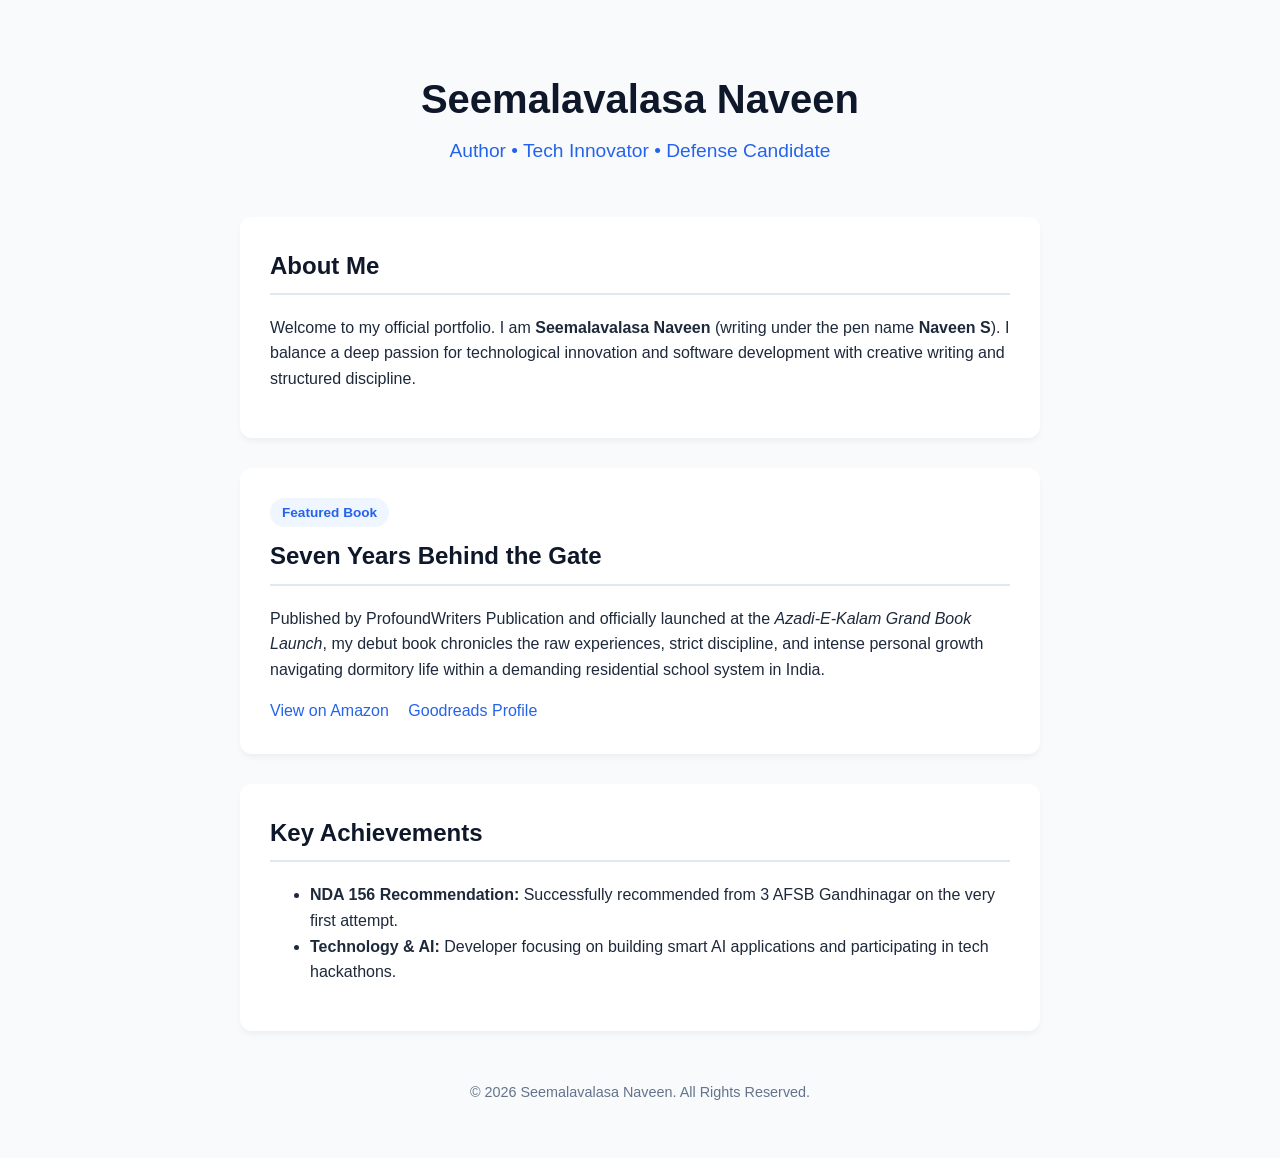
==== index.html @ 35e23cb7 "Add initial HTML structure for portfolio website" ====
<!DOCTYPE html>
<html lang="en">
<head>
    <meta charset="UTF-8">
    <meta name="viewport" content="width=device-width, initial-scale=1.0">
    <title>Seemalavalasa Naveen | Official Website</title>
    <meta name="description" content="Official portfolio of Seemalavalasa Naveen (Naveen S) - Author of Seven Years Behind the Gate, Tech Innovator, and Defense Candidate.">
    <style>
        :root {
            --bg-color: #f8fafc;
            --text-color: #1e293b;
            --accent-color: #2563eb;
            --card-bg: #ffffff;
        }
        body {
            font-family: -apple-system, BlinkMacSystemFont, "Segoe UI", Roboto, sans-serif;
            line-height: 1.6;
            margin: 0;
            padding: 0;
            background-color: var(--bg-color);
            color: var(--text-color);
        }
        .container {
            max-width: 800px;
            margin: 0 auto;
            padding: 40px 20px;
        }
        header {
            text-align: center;
            margin-bottom: 50px;
        }
        h1 {
            font-size: 2.5rem;
            margin-bottom: 5px;
            color: #0f172a;
        }
        .subtitle {
            font-size: 1.2rem;
            color: var(--accent-color);
            font-weight: 500;
            margin-top: 0;
        }
        .section {
            background: var(--card-bg);
            padding: 30px;
            border-radius: 12px;
            box-shadow: 0 4px 6px -1px rgb(0 0 0 / 0.05);
            margin-bottom: 30px;
        }
        h2 {
            border-bottom: 2px solid #e2e8f0;
            padding-bottom: 8px;
            color: #0f172a;
            margin-top: 0;
        }
        .badge {
            background-color: #eff6ff;
            color: var(--accent-color);
            padding: 4px 12px;
            border-radius: 9999px;
            font-size: 0.85rem;
            display: inline-block;
            margin-bottom: 10px;
            font-weight: 600;
        }
        .links a {
            display: inline-block;
            margin-right: 15px;
            color: var(--accent-color);
            text-decoration: none;
            font-weight: 500;
        }
        .links a:hover {
            text-decoration: underline;
        }
        footer {
            text-align: center;
            margin-top: 50px;
            font-size: 0.9rem;
            color: #64748b;
        }
    </style>
</head>
<body>

    <div class="container">
        <header>
            <h1>Seemalavalasa Naveen</h1>
            <p class="subtitle">Author &bull; Tech Innovator &bull; Defense Candidate</p>
        </header>

        <main>
            <!-- About Section -->
            <section class="section">
                <h2>About Me</h2>
                <p>Welcome to my official portfolio. I am <strong>Seemalavalasa Naveen</strong> (writing under the pen name <strong>Naveen S</strong>). I balance a deep passion for technological innovation and software development with creative writing and structured discipline.</p>
            </section>

            <!-- Literary Work Section -->
            <section class="section">
                <span class="badge">Featured Book</span>
                <h2>Seven Years Behind the Gate</h2>
                <p>Published by ProfoundWriters Publication and officially launched at the <em>Azadi-E-Kalam Grand Book Launch</em>, my debut book chronicles the raw experiences, strict discipline, and intense personal growth navigating dormitory life within a demanding residential school system in India.</p>
                <div class="links">
                    <a href="#" target="_blank">View on Amazon</a>
                    <a href="#" target="_blank">Goodreads Profile</a>
                </div>
            </section>

            <!-- Milestones Section -->
            <section class="section">
                <h2>Key Achievements</h2>
                <ul>
                    <li><strong>NDA 156 Recommendation:</strong> Successfully recommended from 3 AFSB Gandhinagar on the very first attempt.</li>
                    <li><strong>Technology & AI:</strong> Developer focusing on building smart AI applications and participating in tech hackathons.</li>
                </ul>
            </section>
        </main>

        <footer>
            <p>&copy; 2026 Seemalavalasa Naveen. All Rights Reserved.</p>
        </footer>
    </div>

</body>
</html>
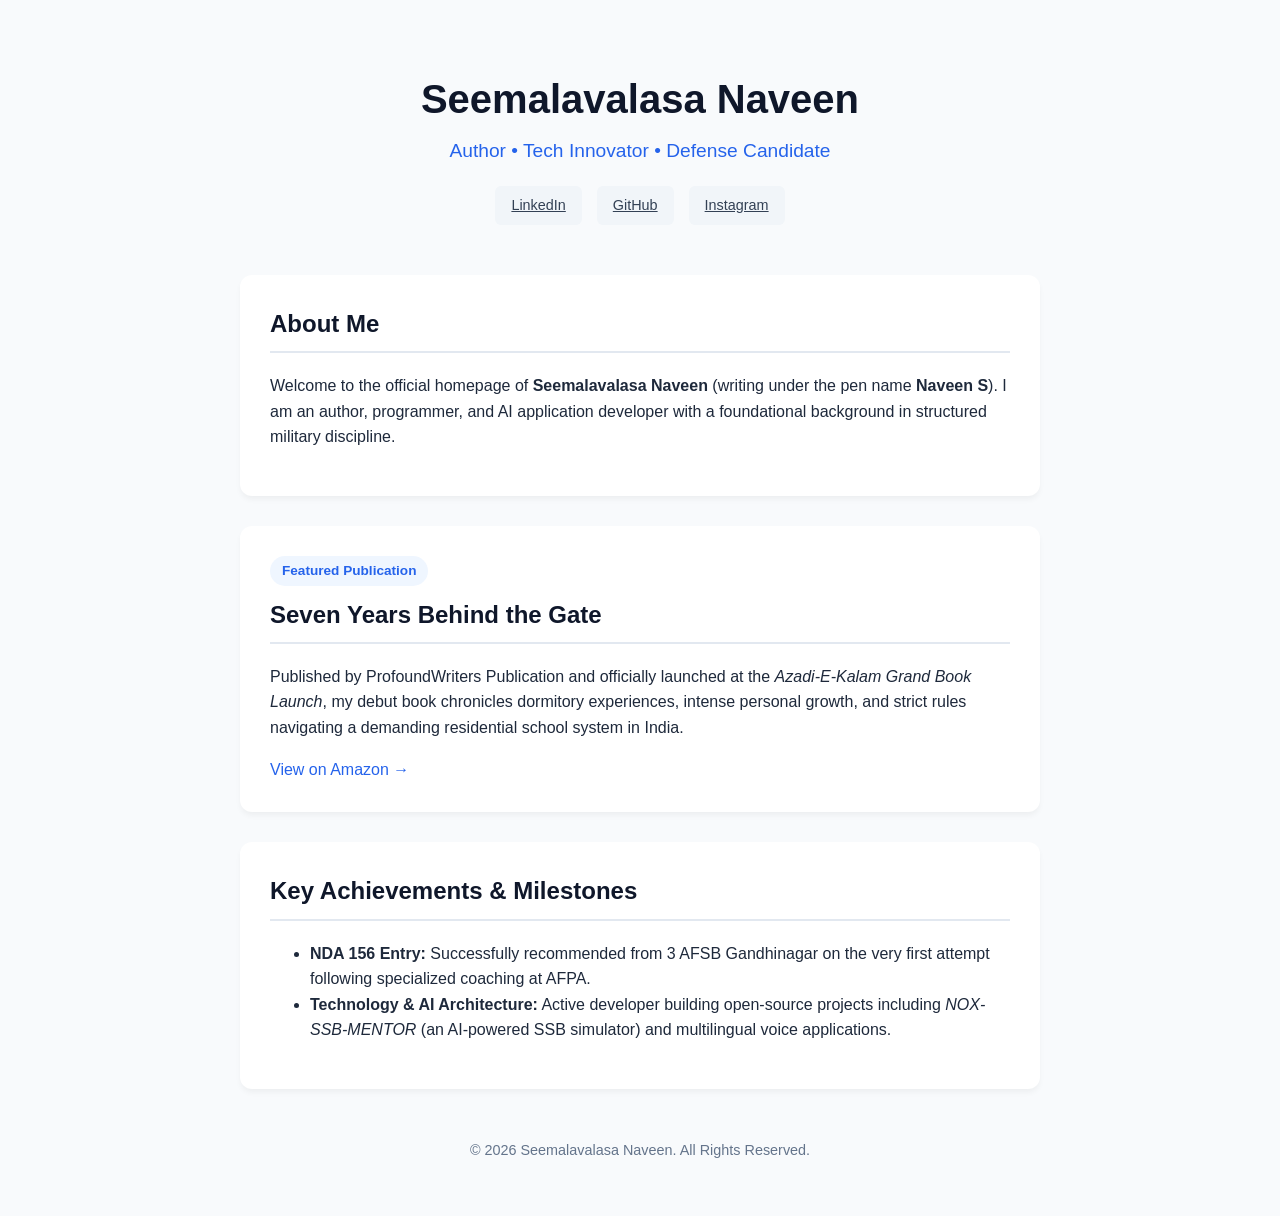
==== commit c8db9c1d: "Enhance SEO and update content in index.html Updated title and meta tags for SEO optimization. Revis" ====
--- a/index.html
+++ b/index.html
@@ -3,8 +3,51 @@
 <head>
     <meta charset="UTF-8">
     <meta name="viewport" content="width=device-width, initial-scale=1.0">
-    <title>Seemalavalasa Naveen | Official Website</title>
-    <meta name="description" content="Official portfolio of Seemalavalasa Naveen (Naveen S) - Author of Seven Years Behind the Gate, Tech Innovator, and Defense Candidate.">
+    <title>Seemalavalasa Naveen | Official Website & Author Portfolio</title>
+    
+    <!-- SEO Meta Tags -->
+    <meta name="description" content="The official website of Seemalavalasa Naveen (Naveen S), Indian author of 'Seven Years Behind the Gate', tech innovator, and NDA 156 candidate.">
+    <meta name="keywords" content="Seemalavalasa Naveen, Naveen S, Seven Years Behind the Gate, Author, 3 AFSB Gandhinagar, NDA 156, AFPA, AI Developer, GitHub Naveen57990">
+    <meta name="author" content="Seemalavalasa Naveen">
+    <link rel="canonical" href="https://github.io">
+
+    <!-- Open Graph / Facebook Meta -->
+    <meta property="og:type" content="profile">
+    <meta property="og:title" content="Seemalavalasa Naveen | Official Website">
+    <meta property="og:description" content="Official portfolio of Seemalavalasa Naveen (Naveen S) - Author of Seven Years Behind the Gate, tech innovator, and defense candidate.">
+    <meta property="og:url" content="https://github.io">
+
+    <!-- Twitter Meta -->
+    <meta name="twitter:card" content="summary">
+    <meta name="twitter:title" content="Seemalavalasa Naveen">
+    <meta name="twitter:description" content="Official portfolio of Seemalavalasa Naveen (Naveen S) - Author, programmer, and defense candidate.">
+
+    <!-- Advanced Google Schema Markup (JSON-LD) -->
+    <script type="application/ld+json">
+    {
+      "@context": "https://schema.org",
+      "@type": "Person",
+      "name": "Seemalavalasa Naveen",
+      "alternateName": "Naveen S",
+      "url": "https://github.io",
+      "jobTitle": "Author & Technology Innovator",
+      "knowsAbout": ["Creative Writing", "Artificial Intelligence", "Software Development", "SSB Preparation"],
+      "publishingPrinciples": {
+        "@type": "DigitalDocument",
+        "name": "Seven Years Behind the Gate",
+        "publisher": {
+          "@type": "Organization",
+          "name": "ProfoundWriters Publication"
+        }
+      },
+      "sameAs": [
+        "https://in.linkedin.com/in/seemalavalasa-naveen",
+        "https://github.com/Naveen57990",
+        "https://www.instagram.com/_naveen_5799_/"
+      ]
+    }
+    </script>
+
     <style>
         :root {
             --bg-color: #f8fafc;
@@ -65,13 +108,29 @@
         }
         .links a {
             display: inline-block;
-            margin-right: 15px;
+            margin-right: 20px;
             color: var(--accent-color);
             text-decoration: none;
             font-weight: 500;
         }
         .links a:hover {
             text-decoration: underline;
+        }
+        .social-grid {
+            display: flex;
+            gap: 15px;
+            margin-top: 15px;
+        }
+        .social-link {
+            background: #f1f5f9;
+            padding: 8px 16px;
+            border-radius: 6px;
+            font-size: 0.9rem;
+            color: #334155 !important;
+        }
+        .social-link:hover {
+            background: #e2e8f0;
+            text-decoration: none !important;
         }
         footer {
             text-align: center;
@@ -87,32 +146,37 @@
         <header>
             <h1>Seemalavalasa Naveen</h1>
             <p class="subtitle">Author &bull; Tech Innovator &bull; Defense Candidate</p>
+            
+            <div class="social-grid" style="justify-content: center;">
+                <a href="https://in.linkedin.com/in/seemalavalasa-naveen" class="social-link" target="_blank" rel="noopener">LinkedIn</a>
+                <a href="https://github.com/Naveen57990" class="social-link" target="_blank" rel="noopener">GitHub</a>
+                <a href="https://www.instagram.com/_naveen_5799_/" class="social-link" target="_blank" rel="noopener">Instagram</a>
+            </div>
         </header>
 
         <main>
             <!-- About Section -->
             <section class="section">
                 <h2>About Me</h2>
-                <p>Welcome to my official portfolio. I am <strong>Seemalavalasa Naveen</strong> (writing under the pen name <strong>Naveen S</strong>). I balance a deep passion for technological innovation and software development with creative writing and structured discipline.</p>
+                <p>Welcome to the official homepage of <strong>Seemalavalasa Naveen</strong> (writing under the pen name <strong>Naveen S</strong>). I am an author, programmer, and AI application developer with a foundational background in structured military discipline.</p>
             </section>
 
             <!-- Literary Work Section -->
             <section class="section">
-                <span class="badge">Featured Book</span>
+                <span class="badge">Featured Publication</span>
                 <h2>Seven Years Behind the Gate</h2>
-                <p>Published by ProfoundWriters Publication and officially launched at the <em>Azadi-E-Kalam Grand Book Launch</em>, my debut book chronicles the raw experiences, strict discipline, and intense personal growth navigating dormitory life within a demanding residential school system in India.</p>
+                <p>Published by ProfoundWriters Publication and officially launched at the <em>Azadi-E-Kalam Grand Book Launch</em>, my debut book chronicles dormitory experiences, intense personal growth, and strict rules navigating a demanding residential school system in India.</p>
                 <div class="links">
-                    <a href="#" target="_blank">View on Amazon</a>
-                    <a href="#" target="_blank">Goodreads Profile</a>
+                    <a href="https://amazon.com" target="_blank" rel="noopener">View on Amazon →</a>
                 </div>
             </section>
 
             <!-- Milestones Section -->
             <section class="section">
-                <h2>Key Achievements</h2>
+                <h2>Key Achievements & Milestones</h2>
                 <ul>
-                    <li><strong>NDA 156 Recommendation:</strong> Successfully recommended from 3 AFSB Gandhinagar on the very first attempt.</li>
-                    <li><strong>Technology & AI:</strong> Developer focusing on building smart AI applications and participating in tech hackathons.</li>
+                    <li><strong>NDA 156 Entry:</strong> Successfully recommended from 3 AFSB Gandhinagar on the very first attempt following specialized coaching at AFPA.</li>
+                    <li><strong>Technology & AI Architecture:</strong> Active developer building open-source projects including <em>NOX-SSB-MENTOR</em> (an AI-powered SSB simulator) and multilingual voice applications.</li>
                 </ul>
             </section>
         </main>
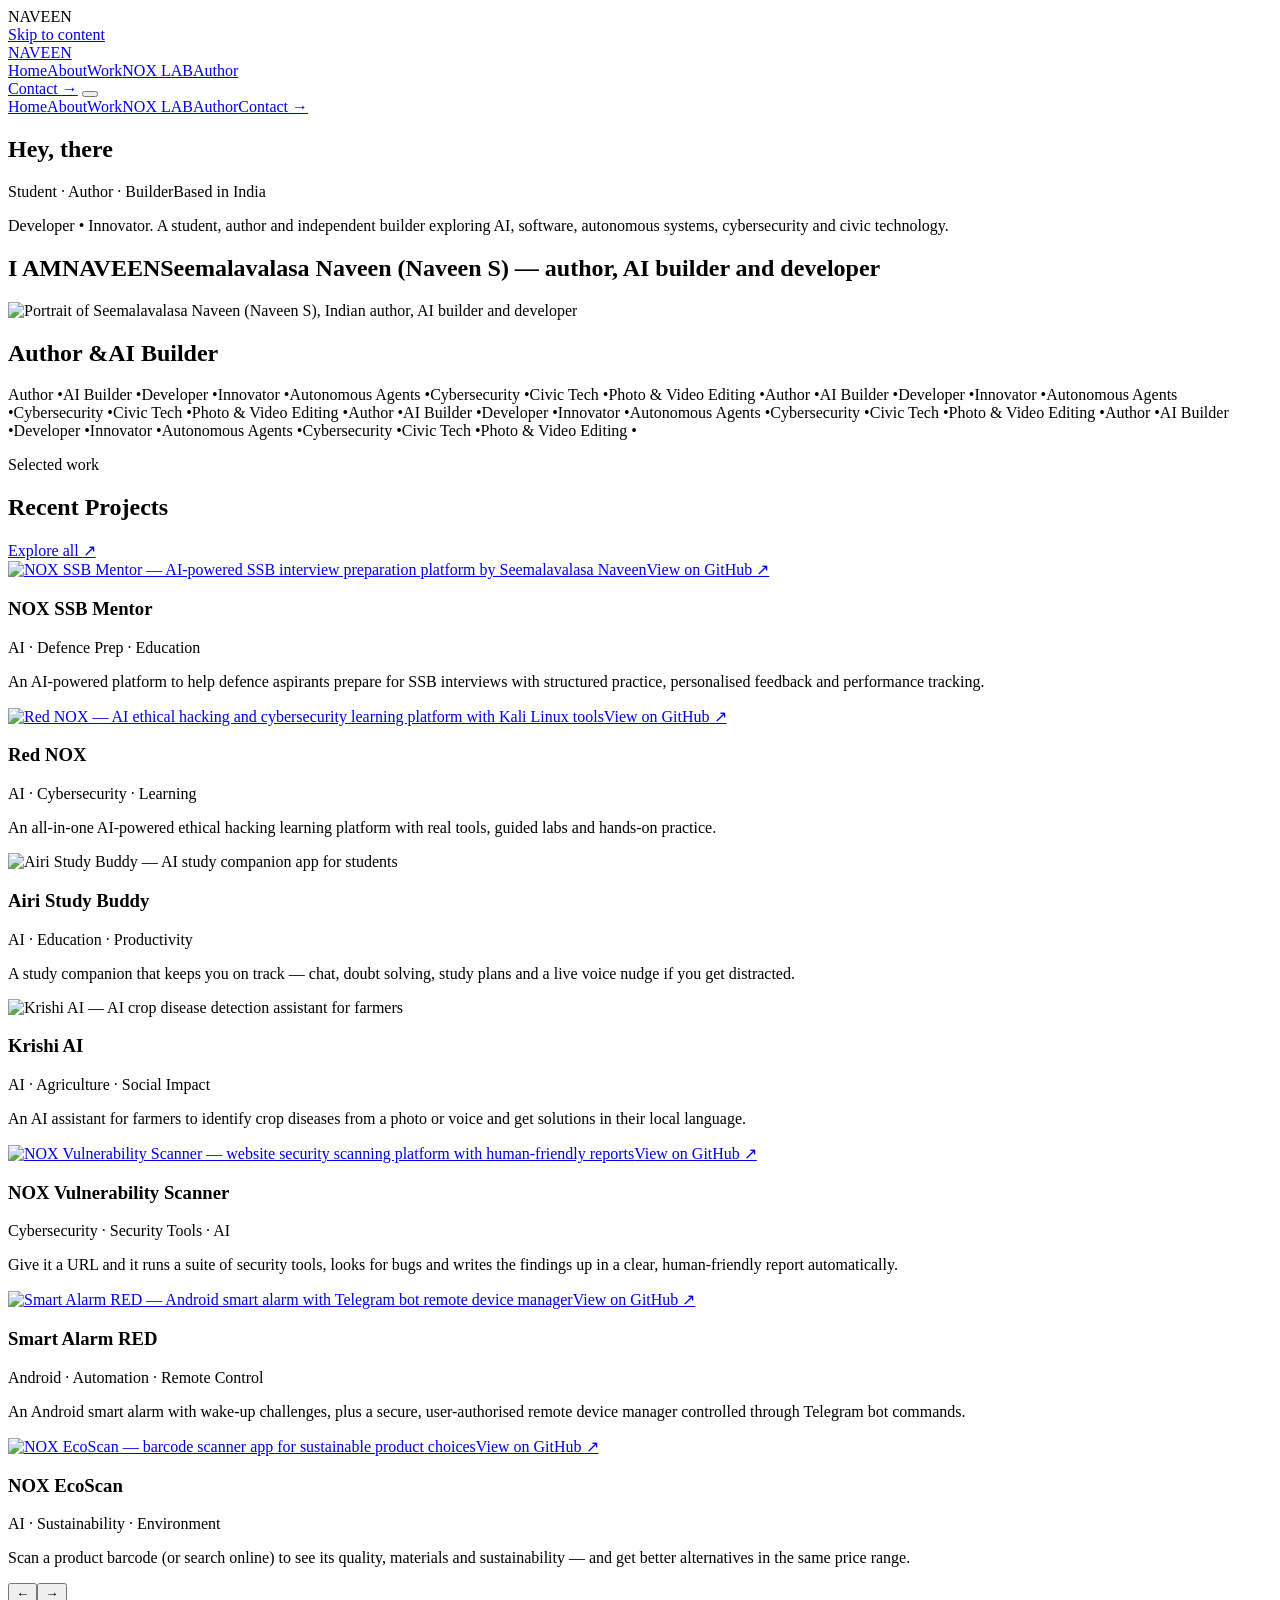
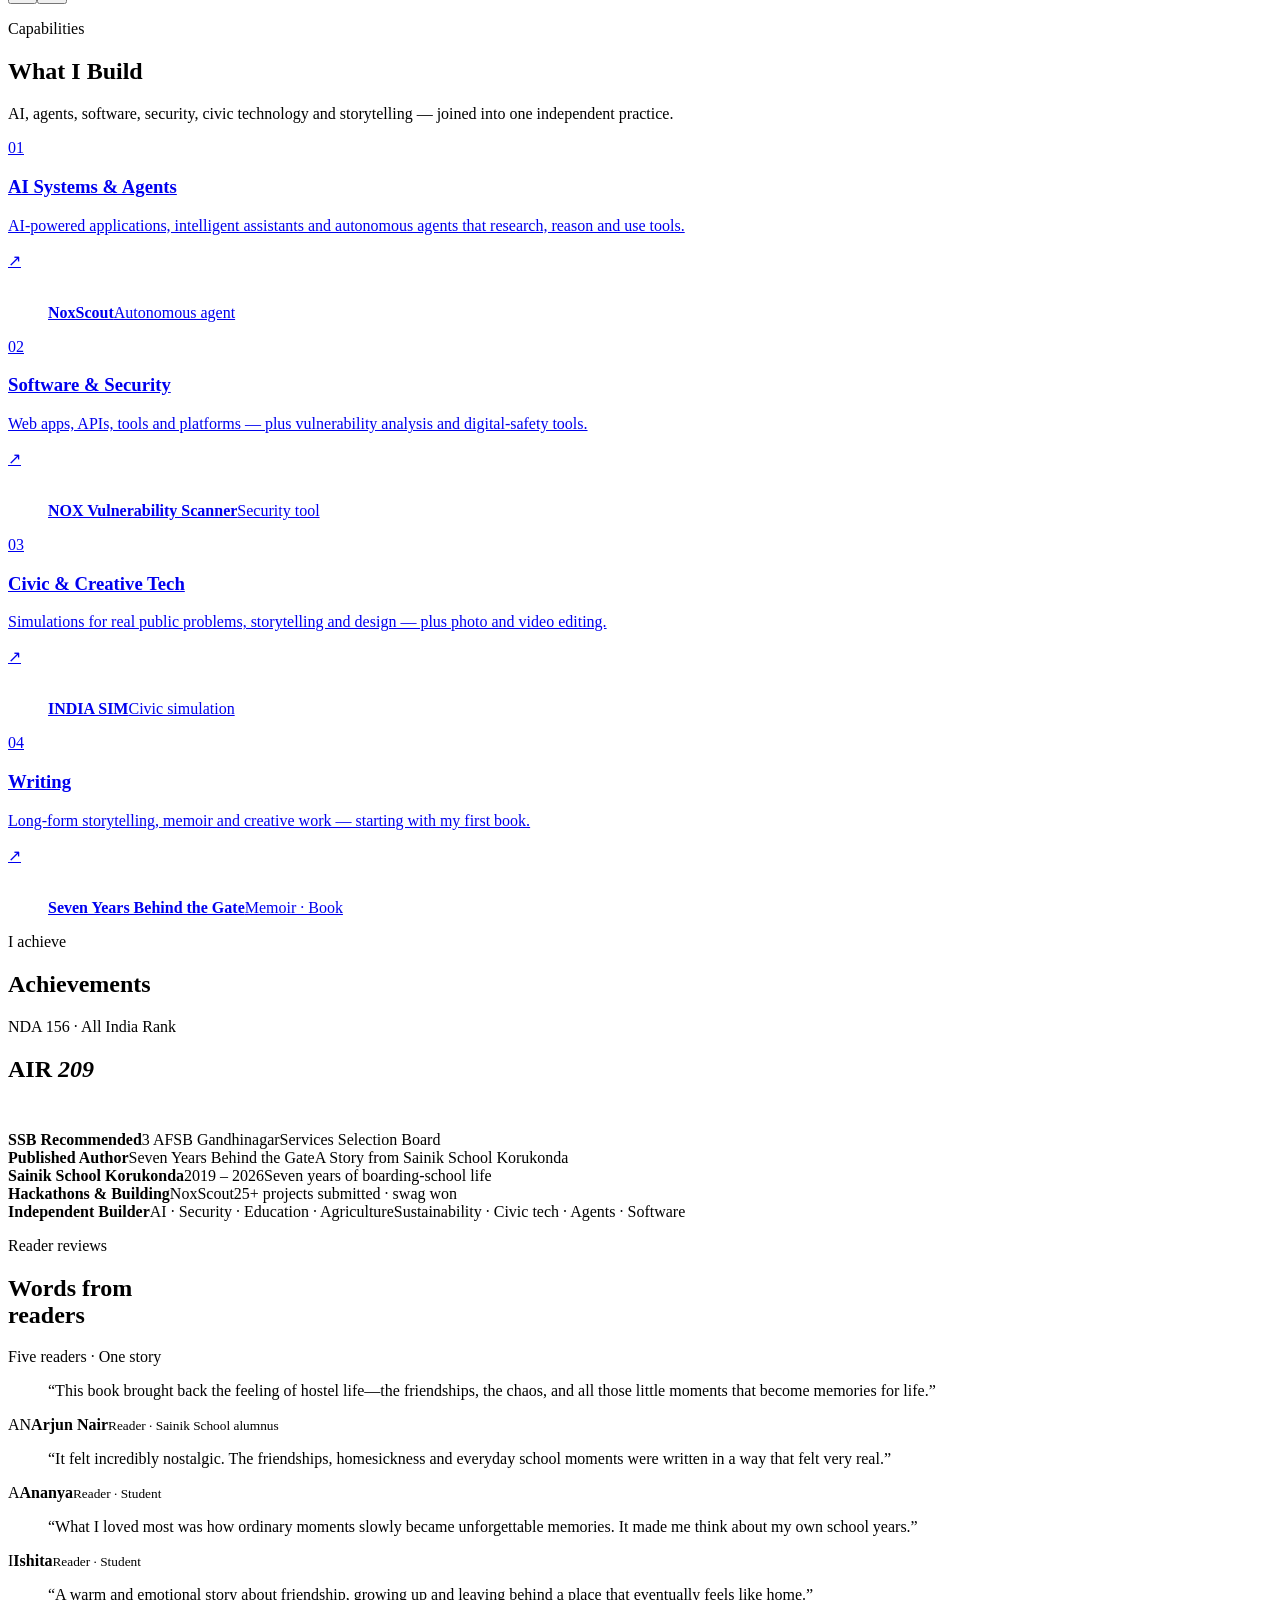
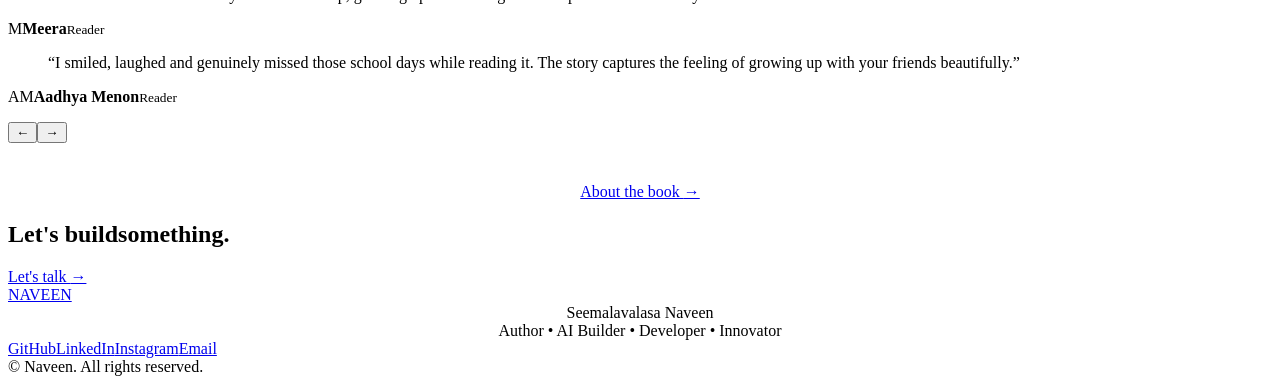
==== commit ae126eac: "Add files via upload" ====
--- a/index.html
+++ b/index.html
@@ -1,190 +1,65 @@
-<!DOCTYPE html>
-<html lang="en">
-<head>
-    <meta charset="UTF-8">
-    <meta name="viewport" content="width=device-width, initial-scale=1.0">
-    <title>Seemalavalasa Naveen | Official Website & Author Portfolio</title>
-    
-    <!-- SEO Meta Tags -->
-    <meta name="description" content="The official website of Seemalavalasa Naveen (Naveen S), Indian author of 'Seven Years Behind the Gate', tech innovator, and NDA 156 candidate.">
-    <meta name="keywords" content="Seemalavalasa Naveen, Naveen S, Seven Years Behind the Gate, Author, 3 AFSB Gandhinagar, NDA 156, AFPA, AI Developer, GitHub Naveen57990">
-    <meta name="author" content="Seemalavalasa Naveen">
-    <link rel="canonical" href="https://github.io">
-
-    <!-- Open Graph / Facebook Meta -->
-    <meta property="og:type" content="profile">
-    <meta property="og:title" content="Seemalavalasa Naveen | Official Website">
-    <meta property="og:description" content="Official portfolio of Seemalavalasa Naveen (Naveen S) - Author of Seven Years Behind the Gate, tech innovator, and defense candidate.">
-    <meta property="og:url" content="https://github.io">
-
-    <!-- Twitter Meta -->
-    <meta name="twitter:card" content="summary">
-    <meta name="twitter:title" content="Seemalavalasa Naveen">
-    <meta name="twitter:description" content="Official portfolio of Seemalavalasa Naveen (Naveen S) - Author, programmer, and defense candidate.">
-
-    <!-- Advanced Google Schema Markup (JSON-LD) -->
-    <script type="application/ld+json">
-    {
-      "@context": "https://schema.org",
-      "@type": "Person",
-      "name": "Seemalavalasa Naveen",
-      "alternateName": "Naveen S",
-      "url": "https://github.io",
-      "jobTitle": "Author & Technology Innovator",
-      "knowsAbout": ["Creative Writing", "Artificial Intelligence", "Software Development", "SSB Preparation"],
-      "publishingPrinciples": {
-        "@type": "DigitalDocument",
-        "name": "Seven Years Behind the Gate",
-        "publisher": {
-          "@type": "Organization",
-          "name": "ProfoundWriters Publication"
-        }
-      },
-      "sameAs": [
-        "https://in.linkedin.com/in/seemalavalasa-naveen",
-        "https://github.com/Naveen57990",
-        "https://www.instagram.com/_naveen_5799_/"
-      ]
-    }
-    </script>
-
-    <style>
-        :root {
-            --bg-color: #f8fafc;
-            --text-color: #1e293b;
-            --accent-color: #2563eb;
-            --card-bg: #ffffff;
-        }
-        body {
-            font-family: -apple-system, BlinkMacSystemFont, "Segoe UI", Roboto, sans-serif;
-            line-height: 1.6;
-            margin: 0;
-            padding: 0;
-            background-color: var(--bg-color);
-            color: var(--text-color);
-        }
-        .container {
-            max-width: 800px;
-            margin: 0 auto;
-            padding: 40px 20px;
-        }
-        header {
-            text-align: center;
-            margin-bottom: 50px;
-        }
-        h1 {
-            font-size: 2.5rem;
-            margin-bottom: 5px;
-            color: #0f172a;
-        }
-        .subtitle {
-            font-size: 1.2rem;
-            color: var(--accent-color);
-            font-weight: 500;
-            margin-top: 0;
-        }
-        .section {
-            background: var(--card-bg);
-            padding: 30px;
-            border-radius: 12px;
-            box-shadow: 0 4px 6px -1px rgb(0 0 0 / 0.05);
-            margin-bottom: 30px;
-        }
-        h2 {
-            border-bottom: 2px solid #e2e8f0;
-            padding-bottom: 8px;
-            color: #0f172a;
-            margin-top: 0;
-        }
-        .badge {
-            background-color: #eff6ff;
-            color: var(--accent-color);
-            padding: 4px 12px;
-            border-radius: 9999px;
-            font-size: 0.85rem;
-            display: inline-block;
-            margin-bottom: 10px;
-            font-weight: 600;
-        }
-        .links a {
-            display: inline-block;
-            margin-right: 20px;
-            color: var(--accent-color);
-            text-decoration: none;
-            font-weight: 500;
-        }
-        .links a:hover {
-            text-decoration: underline;
-        }
-        .social-grid {
-            display: flex;
-            gap: 15px;
-            margin-top: 15px;
-        }
-        .social-link {
-            background: #f1f5f9;
-            padding: 8px 16px;
-            border-radius: 6px;
-            font-size: 0.9rem;
-            color: #334155 !important;
-        }
-        .social-link:hover {
-            background: #e2e8f0;
-            text-decoration: none !important;
-        }
-        footer {
-            text-align: center;
-            margin-top: 50px;
-            font-size: 0.9rem;
-            color: #64748b;
-        }
-    </style>
-</head>
-<body>
-
-    <div class="container">
-        <header>
-            <h1>Seemalavalasa Naveen</h1>
-            <p class="subtitle">Author &bull; Tech Innovator &bull; Defense Candidate</p>
-            
-            <div class="social-grid" style="justify-content: center;">
-                <a href="https://in.linkedin.com/in/seemalavalasa-naveen" class="social-link" target="_blank" rel="noopener">LinkedIn</a>
-                <a href="https://github.com/Naveen57990" class="social-link" target="_blank" rel="noopener">GitHub</a>
-                <a href="https://www.instagram.com/_naveen_5799_/" class="social-link" target="_blank" rel="noopener">Instagram</a>
-            </div>
-        </header>
-
-        <main>
-            <!-- About Section -->
-            <section class="section">
-                <h2>About Me</h2>
-                <p>Welcome to the official homepage of <strong>Seemalavalasa Naveen</strong> (writing under the pen name <strong>Naveen S</strong>). I am an author, programmer, and AI application developer with a foundational background in structured military discipline.</p>
-            </section>
-
-            <!-- Literary Work Section -->
-            <section class="section">
-                <span class="badge">Featured Publication</span>
-                <h2>Seven Years Behind the Gate</h2>
-                <p>Published by ProfoundWriters Publication and officially launched at the <em>Azadi-E-Kalam Grand Book Launch</em>, my debut book chronicles dormitory experiences, intense personal growth, and strict rules navigating a demanding residential school system in India.</p>
-                <div class="links">
-                    <a href="https://amazon.com" target="_blank" rel="noopener">View on Amazon →</a>
-                </div>
-            </section>
-
-            <!-- Milestones Section -->
-            <section class="section">
-                <h2>Key Achievements & Milestones</h2>
-                <ul>
-                    <li><strong>NDA 156 Entry:</strong> Successfully recommended from 3 AFSB Gandhinagar on the very first attempt following specialized coaching at AFPA.</li>
-                    <li><strong>Technology & AI Architecture:</strong> Active developer building open-source projects including <em>NOX-SSB-MENTOR</em> (an AI-powered SSB simulator) and multilingual voice applications.</li>
-                </ul>
-            </section>
-        </main>
-
-        <footer>
-            <p>&copy; 2026 Seemalavalasa Naveen. All Rights Reserved.</p>
-        </footer>
-    </div>
-
-</body>
-</html>
+<!DOCTYPE html><html lang="en"><head><meta charset="utf-8"><meta name="viewport" content="width=device-width, initial-scale=1">
+<title>Naveen S | Seemalavalasa Naveen — Author & AI Builder</title><meta name="description" content="Seemalavalasa Naveen (Naveen S) is an Indian author, AI builder and developer, writer of Seven Years Behind the Gate, a memoir from Sainik School Korukonda."><meta name="keywords" content="Seemalavalasa Naveen, Naveen S, Naveen author, Seven Years Behind the Gate, Sainik School Korukonda, ProfoundWriters Publication, AI builder, developer, NOX LAB, autonomous agents, cybersecurity, civic technology"><meta name="author" content="Seemalavalasa Naveen"><meta name="robots" content="index, follow, max-image-preview:large, max-snippet:-1, max-video-preview:-1"><meta name="theme-color" content="#f9f9f9">
+<link rel="canonical" href="https://seemalavalasanaveen.page.gd/">
+<meta property="og:type" content="profile"><meta property="og:site_name" content="Seemalavalasa Naveen"><meta property="og:locale" content="en_IN"><meta property="og:url" content="https://seemalavalasanaveen.page.gd/"><meta property="og:title" content="Naveen S | Seemalavalasa Naveen — Author & AI Builder"><meta property="og:description" content="Seemalavalasa Naveen (Naveen S) is an Indian author, AI builder and developer, writer of Seven Years Behind the Gate, a memoir from Sainik School Korukonda."><meta property="og:image" content="https://seemalavalasanaveen.page.gd/assets/images/share.jpg"><meta property="og:image:width" content="1200"><meta property="og:image:height" content="630"><meta property="og:image:alt" content="Seemalavalasa Naveen (Naveen S) — author, AI builder and developer, author of Seven Years Behind the Gate"><meta property="profile:first_name" content="Naveen"><meta property="profile:last_name" content="Seemalavalasa"><meta property="profile:username" content="Naveen S">
+<meta name="twitter:card" content="summary_large_image"><meta name="twitter:title" content="Naveen S | Seemalavalasa Naveen — Author & AI Builder"><meta name="twitter:description" content="Seemalavalasa Naveen (Naveen S) is an Indian author, AI builder and developer, writer of Seven Years Behind the Gate, a memoir from Sainik School Korukonda."><meta name="twitter:image" content="https://seemalavalasanaveen.page.gd/assets/images/share.jpg"><meta name="twitter:image:alt" content="Seemalavalasa Naveen (Naveen S) — author, AI builder and developer">
+<link rel="icon" href="/favicon.ico" sizes="any"><link rel="icon" type="image/png" sizes="32x32" href="/favicon-32x32.png"><link rel="apple-touch-icon" href="/apple-touch-icon.png">
+<link rel="preload" href="/assets/fonts/archivo-black-latin.woff2" as="font" type="font/woff2" crossorigin><link rel="preload" href="/assets/fonts/playfair-display-italic.woff2" as="font" type="font/woff2" crossorigin><link rel="preload" href="/assets/fonts/inter-variable.woff2" as="font" type="font/woff2" crossorigin>
+<link rel="stylesheet" href="/assets/css/styles.css">
+<script type="application/ld+json">{"@context": "https://schema.org", "@graph": [{"@type": "WebSite", "@id": "https://seemalavalasanaveen.page.gd/#website", "url": "https://seemalavalasanaveen.page.gd/", "name": "Seemalavalasa Naveen", "alternateName": "Naveen S", "inLanguage": "en", "publisher": {"@id": "https://seemalavalasanaveen.page.gd/#person"}}, {"@type": "ProfilePage", "@id": "https://seemalavalasanaveen.page.gd/#profile", "url": "https://seemalavalasanaveen.page.gd/", "name": "Naveen S | Seemalavalasa Naveen — Author & AI Builder", "about": {"@id": "https://seemalavalasanaveen.page.gd/#person"}, "mainEntity": {"@id": "https://seemalavalasanaveen.page.gd/#person"}, "inLanguage": "en", "isPartOf": {"@id": "https://seemalavalasanaveen.page.gd/#website"}, "primaryImageOfPage": {"@type": "ImageObject", "url": "https://seemalavalasanaveen.page.gd/assets/images/naveen-portrait-cutout.webp"}}, {"@type": "Person", "@id": "https://seemalavalasanaveen.page.gd/#person", "name": "Seemalavalasa Naveen", "alternateName": ["Naveen S", "Naveen"], "givenName": "Naveen", "familyName": "Seemalavalasa", "url": "https://seemalavalasanaveen.page.gd/", "image": "https://seemalavalasanaveen.page.gd/assets/images/seemalavalasa-naveen-portrait.webp", "jobTitle": "Author, AI Builder and Developer", "description": "Seemalavalasa Naveen (pen name Naveen S) is an Indian author, AI builder and developer, and the author of the memoir Seven Years Behind the Gate: A Story from Sainik School Korukonda.", "nationality": {"@type": "Country", "name": "India"}, "email": "mailto:5799s.naveen@gmail.com", "alumniOf": {"@type": "EducationalOrganization", "name": "Sainik School Korukonda"}, "knowsAbout": ["Artificial intelligence", "Autonomous agents", "Software development", "Cybersecurity", "Civic technology", "Creative writing", "Photo and video editing"], "sameAs": ["https://www.linkedin.com/in/seemalavalasa-naveen/", "https://github.com/Naveen57990", "https://www.instagram.com/_naveen_5799_/"], "subjectOf": {"@id": "https://seemalavalasanaveen.page.gd/#book"}}, {"@type": "Book", "@id": "https://seemalavalasanaveen.page.gd/#book", "name": "Seven Years Behind the Gate", "alternativeHeadline": "A Story from Sainik School Korukonda", "author": {"@id": "https://seemalavalasanaveen.page.gd/#person"}, "image": "https://seemalavalasanaveen.page.gd/assets/images/seven-years-behind-the-gate-book-cover.jpg", "inLanguage": "en", "genre": ["Memoir", "Coming-of-age"], "description": "A memoir-inspired coming-of-age story based on seven formative years at Sainik School Korukonda.", "url": "https://www.amazon.in/SEVEN-YEARS-BEHIND-GATE-Naveen/dp/B0HJQBPVYP", "sameAs": "https://www.amazon.in/SEVEN-YEARS-BEHIND-GATE-Naveen/dp/B0HJQBPVYP", "workExample": [{"@type": "Book", "bookFormat": "https://schema.org/EBook", "name": "Seven Years Behind the Gate (eBook)", "author": {"@id": "https://seemalavalasanaveen.page.gd/#person"}, "publisher": {"@id": "https://seemalavalasanaveen.page.gd/#person"}, "inLanguage": "en"}, {"@type": "Book", "bookFormat": "https://schema.org/Paperback", "name": "Seven Years Behind the Gate (Paperback)", "author": {"@id": "https://seemalavalasanaveen.page.gd/#person"}, "publisher": {"@type": "Organization", "name": "ProfoundWriters Publication"}, "inLanguage": "en"}]}]}</script></head><body data-page="home"><div class="page-transition" aria-hidden="true"><span>NAVEEN</span></div><div class="cursor-dot"></div><div class="cursor-ring"></div>
+<a class="skip-link" href="#main">Skip to content</a>
+<header class="site-header"><div class="container nav-shell"><a class="brand" href="/">NAVEEN</a>
+<nav class="nav-links" aria-label="Primary"><a class="nav-link" href="/" aria-current="page">Home</a><a class="nav-link" href="/about/">About</a><a class="nav-link" href="/work/">Work</a><a class="nav-link" href="/lab/">NOX LAB</a><a class="nav-link" href="/author/">Author</a></nav>
+<a class="pill-button nav-cta magnetic" href="/contact/">Contact <span class="arrow">→</span></a>
+<button class="menu-toggle" aria-expanded="false" aria-label="Open menu"><span></span></button></div></header>
+<aside class="mobile-menu" aria-label="Mobile"><a href="/">Home</a><a href="/about/">About</a><a href="/work/">Work</a><a href="/lab/">NOX LAB</a><a href="/author/">Author</a><a class="pill-button" href="/contact/">Contact <span class="arrow">→</span></a></aside>
+<main id="main" class="page-main"><section class="hero" id="top"><div class="hero-glow"></div><div class="container"><div class="hero-stage">
+<h2 class="hero-kicker serif reveal">Hey, there</h2>
+<div class="hero-meta reveal-left"><span class="status-pill"><i class="status-dot"></i>Student · Author · Builder</span><span class="hero-location">Based in India</span></div>
+<p class="hero-specialty reveal-right">Developer • Innovator. A student, author and independent builder exploring AI, software, autonomous systems, cybersecurity and civic technology.</p>
+<h1 class="hero-name display reveal-left"><span>I AM</span><span>NAVEEN</span><span class="sr-only">Seemalavalasa Naveen (Naveen S) — author, AI builder and developer</span></h1>
+<div class="hero-portrait-wrap clip-reveal"><i class="hero-orbit hero-orbit--one"></i><i class="hero-orbit hero-orbit--two"></i><img class="hero-portrait" alt="Portrait of Seemalavalasa Naveen (Naveen S), Indian author, AI builder and developer" src="/assets/images/naveen-portrait-cutout.webp"></div>
+<h2 class="hero-role display reveal-right"><span>Author &amp;</span><span>AI Builder</span></h2>
+</div></div></section><div class="marquee" aria-hidden="true"><div class="marquee-track"><span>Author •</span><span>AI Builder •</span><span>Developer •</span><span>Innovator •</span><span>Autonomous Agents •</span><span>Cybersecurity •</span><span>Civic Tech •</span><span>Photo & Video Editing •</span><span>Author •</span><span>AI Builder •</span><span>Developer •</span><span>Innovator •</span><span>Autonomous Agents •</span><span>Cybersecurity •</span><span>Civic Tech •</span><span>Photo & Video Editing •</span><span>Author •</span><span>AI Builder •</span><span>Developer •</span><span>Innovator •</span><span>Autonomous Agents •</span><span>Cybersecurity •</span><span>Civic Tech •</span><span>Photo & Video Editing •</span><span>Author •</span><span>AI Builder •</span><span>Developer •</span><span>Innovator •</span><span>Autonomous Agents •</span><span>Cybersecurity •</span><span>Civic Tech •</span><span>Photo & Video Editing •</span></div></div>
+<section class="section projects-strip"><div class="container"><div class="section-heading-row"><div><p class="eyebrow reveal">Selected work</p><h2 class="section-title reveal">Recent Projects</h2></div><a class="pill-button pill-button--outline" href="/work/">Explore all <span class="arrow">↗</span></a></div><div class="work-slider reveal" data-work-slider>
+<div class="work-slider-viewport"><div class="work-slider-track" data-slider-track>
+<article class="work-slide showcase-card"><a href="https://github.com/Naveen57990/NOX-SSB-MENTOR" target="_blank" rel="noopener" class="showcase-media showcase-media--peach"><img src="/assets/images/nox-ssb-mentor-ai-ssb-preparation.webp" alt="NOX SSB Mentor — AI-powered SSB interview preparation platform by Seemalavalasa Naveen" loading="lazy"><span class="project-chip">View on GitHub ↗</span></a><div class="showcase-caption"><h3>NOX SSB Mentor</h3><span>AI · Defence Prep · Education</span></div><p class="slide-desc">An AI-powered platform to help defence aspirants prepare for SSB interviews with structured practice, personalised feedback and performance tracking.</p></article>
+<article class="work-slide showcase-card"><a href="https://github.com/Naveen57990/REDNOX" target="_blank" rel="noopener" class="showcase-media"><img src="/assets/images/red-nox-ethical-hacking-platform.webp" alt="Red NOX — AI ethical hacking and cybersecurity learning platform with Kali Linux tools" loading="lazy"><span class="project-chip">View on GitHub ↗</span></a><div class="showcase-caption"><h3>Red NOX</h3><span>AI · Cybersecurity · Learning</span></div><p class="slide-desc">An all-in-one AI-powered ethical hacking learning platform with real tools, guided labs and hands-on practice.</p></article>
+<article class="work-slide showcase-card"><div class="showcase-media showcase-media--peach"><img src="/assets/images/airi-study-buddy-app.webp" alt="Airi Study Buddy — AI study companion app for students" loading="lazy"></div><div class="showcase-caption"><h3>Airi Study Buddy</h3><span>AI · Education · Productivity</span></div><p class="slide-desc">A study companion that keeps you on track — chat, doubt solving, study plans and a live voice nudge if you get distracted.</p></article>
+<article class="work-slide showcase-card"><div class="showcase-media"><img src="/assets/images/krishi-ai-farming-assistant.webp" alt="Krishi AI — AI crop disease detection assistant for farmers" loading="lazy"></div><div class="showcase-caption"><h3>Krishi AI</h3><span>AI · Agriculture · Social Impact</span></div><p class="slide-desc">An AI assistant for farmers to identify crop diseases from a photo or voice and get solutions in their local language.</p></article>
+<article class="work-slide showcase-card"><a href="https://github.com/Naveen57990/NOX-VULN_SCANNER" target="_blank" rel="noopener" class="showcase-media showcase-media--peach"><img src="/assets/images/nox-vulnerability-scanner.webp" alt="NOX Vulnerability Scanner — website security scanning platform with human-friendly reports" loading="lazy"><span class="project-chip">View on GitHub ↗</span></a><div class="showcase-caption"><h3>NOX Vulnerability Scanner</h3><span>Cybersecurity · Security Tools · AI</span></div><p class="slide-desc">Give it a URL and it runs a suite of security tools, looks for bugs and writes the findings up in a clear, human-friendly report automatically.</p></article>
+<article class="work-slide showcase-card"><a href="https://github.com/Naveen57990/SMART-ALARM-RED" target="_blank" rel="noopener" class="showcase-media"><img src="/assets/images/smart-alarm-red-android-app.webp" alt="Smart Alarm RED — Android smart alarm with Telegram bot remote device manager" loading="lazy"><span class="project-chip">View on GitHub ↗</span></a><div class="showcase-caption"><h3>Smart Alarm RED</h3><span>Android · Automation · Remote Control</span></div><p class="slide-desc">An Android smart alarm with wake-up challenges, plus a secure, user-authorised remote device manager controlled through Telegram bot commands.</p></article>
+<article class="work-slide showcase-card"><a href="https://github.com/Naveen57990/NOX-ECOSCAN" target="_blank" rel="noopener" class="showcase-media showcase-media--peach"><img src="/assets/images/nox-ecoscan-sustainable-shopping.webp" alt="NOX EcoScan — barcode scanner app for sustainable product choices" loading="lazy"><span class="project-chip">View on GitHub ↗</span></a><div class="showcase-caption"><h3>NOX EcoScan</h3><span>AI · Sustainability · Environment</span></div><p class="slide-desc">Scan a product barcode (or search online) to see its quality, materials and sustainability — and get better alternatives in the same price range.</p></article>
+</div></div>
+<div class="work-slider-controls"><div class="work-slider-dots" data-slider-dots></div><p class="sr-only" data-slider-status aria-live="polite"></p><div class="work-slider-buttons"><button class="slider-button" type="button" data-slider-prev aria-label="Previous projects">←</button><button class="slider-button" type="button" data-slider-next aria-label="Next projects">→</button></div></div>
+</div></div></section>
+<section class="section-tight services-home"><div class="container"><div class="services-heading"><p class="eyebrow reveal">Capabilities</p><h2 class="section-title reveal">What I Build</h2><p class="reveal">AI, agents, software, security, civic technology and storytelling — joined into one independent practice.</p></div>
+<div class="service-preview-grid">
+<a class="service-card--rich" href="/lab/"><span class="service-index">01</span><h3>AI Systems &amp; Agents</h3><p>AI-powered applications, intelligent assistants and autonomous agents that research, reason and use tools.</p><span class="service-arrow">↗</span><figure class="service-preview" aria-hidden="true"><img src="/assets/images/noxscout-autonomous-hackathon-agent.webp" alt=""><figcaption><strong>NoxScout</strong><span>Autonomous agent</span></figcaption></figure></a>
+<a class="service-card--rich" href="/work/"><span class="service-index">02</span><h3>Software &amp; Security</h3><p>Web apps, APIs, tools and platforms — plus vulnerability analysis and digital-safety tools.</p><span class="service-arrow">↗</span><figure class="service-preview" aria-hidden="true"><img src="/assets/images/nox-vulnerability-scanner.webp" alt=""><figcaption><strong>NOX Vulnerability Scanner</strong><span>Security tool</span></figcaption></figure></a>
+<a class="service-card--rich" href="/lab/"><span class="service-index">03</span><h3>Civic &amp; Creative Tech</h3><p>Simulations for real public problems, storytelling and design — plus photo and video editing.</p><span class="service-arrow">↗</span><figure class="service-preview" aria-hidden="true"><img src="/assets/images/india-sim-policy-simulation.webp" alt=""><figcaption><strong>INDIA SIM</strong><span>Civic simulation</span></figcaption></figure></a>
+<a class="service-card--rich" href="/author/"><span class="service-index">04</span><h3>Writing</h3><p>Long-form storytelling, memoir and creative work — starting with my first book.</p><span class="service-arrow">↗</span><figure class="service-preview" aria-hidden="true"><img src="/assets/images/seven-years-behind-the-gate-book-cover.jpg" alt="" style="object-position:center 17%"><figcaption><strong>Seven Years Behind the Gate</strong><span>Memoir · Book</span></figcaption></figure></a>
+</div></div></section>
+<section class="section"><div class="container"><div class="experience-header"><p class="eyebrow reveal">I achieve</p><h2 class="section-title reveal">Achievements</h2></div>
+<div class="cta-panel air-panel reveal"><p class="eyebrow">NDA 156 · All India Rank</p><h2><span>AIR <em data-count="209">209</em></span></h2></div>
+<div class="experience-list" style="margin-top:48px">
+<div class="experience-row reveal"><strong>SSB Recommended</strong><span>3 AFSB Gandhinagar</span><span>Services Selection Board</span></div>
+<div class="experience-row reveal"><strong>Published Author</strong><span>Seven Years Behind the Gate</span><span>A Story from Sainik School Korukonda</span></div>
+<div class="experience-row reveal"><strong>Sainik School Korukonda</strong><span>2019 – 2026</span><span>Seven years of boarding-school life</span></div>
+<div class="experience-row reveal"><strong>Hackathons &amp; Building</strong><span>NoxScout</span><span>25+ projects submitted · swag won</span></div>
+<div class="experience-row reveal"><strong>Independent Builder</strong><span>AI · Security · Education · Agriculture</span><span>Sustainability · Civic tech · Agents · Software</span></div>
+</div></div></section>
+<section class="section testimonials-section"><div class="container"><div class="section-heading-row testimonials-heading"><div><p class="eyebrow reveal">Reader reviews</p><h2 class="section-title reveal">Words from<br>readers</h2></div><p class="testimonial-count reveal">Five readers · One story</p></div>
+<div class="testimonial-slider reveal" data-testimonial-slider><div class="testimonial-viewport"><div class="testimonial-track" data-testimonial-track>
+<article class="quote-card testimonial-slide"><blockquote>“This book brought back the feeling of hostel life—the friendships, the chaos, and all those little moments that become memories for life.”</blockquote><div class="quote-person"><span class="quote-avatar quote-avatar--initials">AN</span><span><strong>Arjun Nair</strong><small>Reader · Sainik School alumnus</small></span></div></article>
+<article class="quote-card testimonial-slide"><blockquote>“It felt incredibly nostalgic. The friendships, homesickness and everyday school moments were written in a way that felt very real.”</blockquote><div class="quote-person"><span class="quote-avatar quote-avatar--initials">A</span><span><strong>Ananya</strong><small>Reader · Student</small></span></div></article>
+<article class="quote-card testimonial-slide"><blockquote>“What I loved most was how ordinary moments slowly became unforgettable memories. It made me think about my own school years.”</blockquote><div class="quote-person"><span class="quote-avatar quote-avatar--initials">I</span><span><strong>Ishita</strong><small>Reader · Student</small></span></div></article>
+<article class="quote-card testimonial-slide"><blockquote>“A warm and emotional story about friendship, growing up and leaving behind a place that eventually feels like home.”</blockquote><div class="quote-person"><span class="quote-avatar quote-avatar--initials">M</span><span><strong>Meera</strong><small>Reader</small></span></div></article>
+<article class="quote-card testimonial-slide"><blockquote>“I smiled, laughed and genuinely missed those school days while reading it. The story captures the feeling of growing up with your friends beautifully.”</blockquote><div class="quote-person"><span class="quote-avatar quote-avatar--initials">AM</span><span><strong>Aadhya Menon</strong><small>Reader</small></span></div></article>
+</div></div>
+<div class="testimonial-controls"><div class="testimonial-dots" data-testimonial-dots></div><p class="sr-only" data-testimonial-status aria-live="polite"></p><div class="testimonial-buttons"><button class="slider-button" type="button" data-testimonial-prev aria-label="Previous review">←</button><button class="slider-button" type="button" data-testimonial-next aria-label="Next review">→</button></div></div></div>
+<p style="text-align:center;margin-top:40px"><a class="pill-button" href="/author/">About the book <span class="arrow">→</span></a></p></div></section>
+<section class="cta"><div class="container"><div class="cta-panel reveal"><h2><span>Let's build</span><span>something.</span></h2><a class="pill-button magnetic" href="/contact/">Let's talk <span class="arrow">→</span></a></div></div></section></main>
+<footer class="site-footer"><div class="container footer-grid"><a class="brand" href="/">NAVEEN</a><div class="copyright" style="text-align:center">Seemalavalasa Naveen<br>Author • AI Builder • Developer • Innovator</div>
+<nav class="footer-links"><a href="https://github.com/Naveen57990" target="_blank" rel="noopener">GitHub</a><a href="https://www.linkedin.com/in/seemalavalasa-naveen/" target="_blank" rel="noopener">LinkedIn</a><a href="https://www.instagram.com/_naveen_5799_/" target="_blank" rel="noopener">Instagram</a><a href="mailto:5799s.naveen@gmail.com">Email</a></nav>
+<div class="copyright">© <span data-year></span> Naveen. All rights reserved.</div></div></footer><script src="/assets/js/gsap.min.js"></script><script src="/assets/js/ScrollTrigger.min.js"></script><script src="/assets/js/main.js"></script></body></html>
